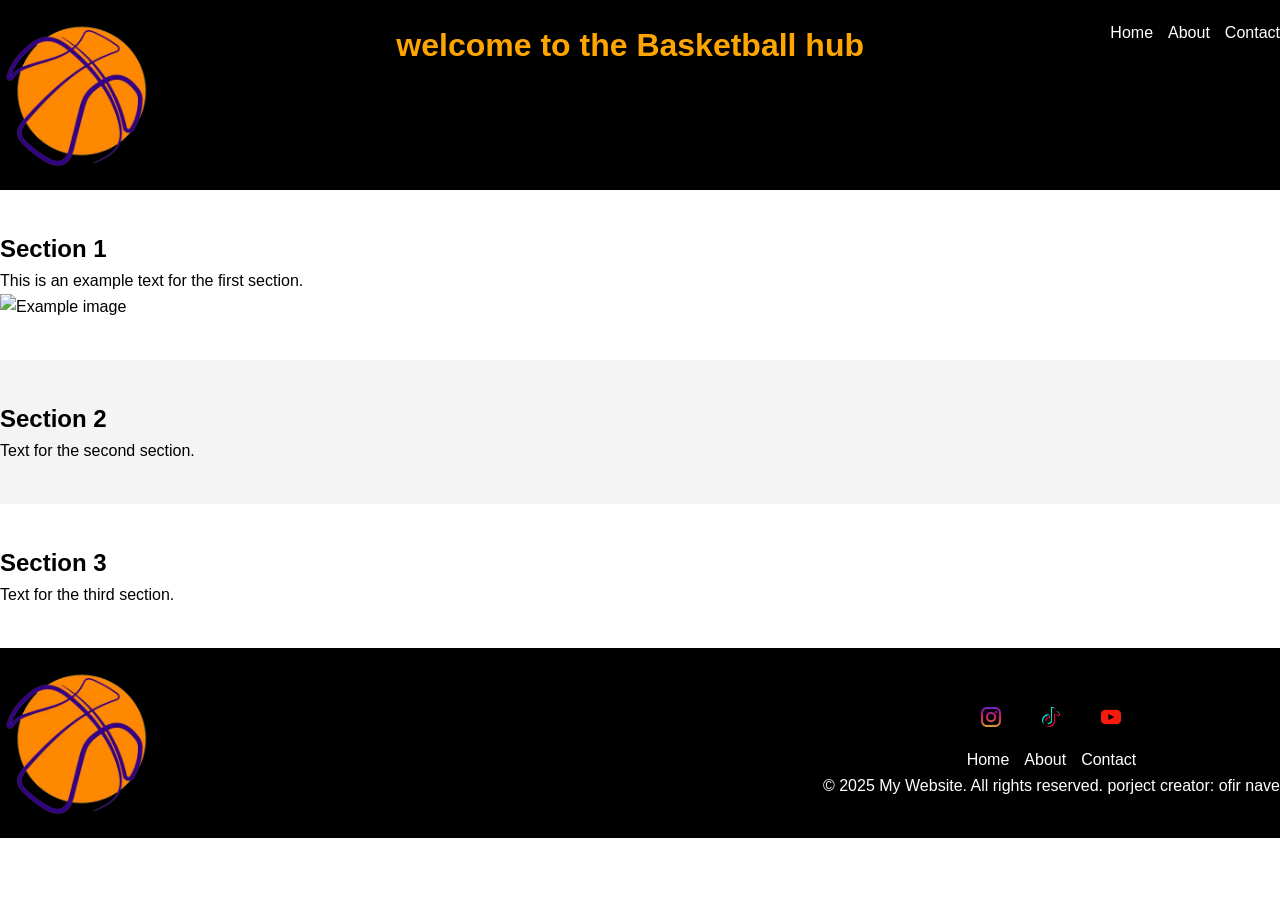
==== index.html @ 08570f52 "Task 1# Create Project" ====
﻿<!DOCTYPE html>
<html lang="en">
<head>
    <meta charset="UTF-8" />
    <meta name="viewport" content="width=device-width, initial-scale=1.0" />
    <title>Basketball hub</title>
    <link rel="stylesheet" href="style.css" />
</head>
<body>
    <header>
        <div class="container">
            <div class="header__wrap">
                <div class="logo"></div>
                <h1>welcome to the Basketball hub</h1>
                    <nav>
                        <ul>
                            <li><a href="index.html">Home</a></li>
                            <li><a href="about.html">About</a></li>
                            <li><a href="contact.html">Contact</a></li>
                        </ul>
                    </nav>
                </div>
            </div>
    </header>

    <main>
        <section class="section" id="section1">
            <div class="container">
                <h2>Section 1</h2>
                <p>This is an example text for the first section.</p>
                <img src="images/1.jpg" alt="Example image" />
            </div>
        </section>

        <section class="section" id="section2">
            <div class="container">
                <h2>Section 2</h2>
                <p>Text for the second section.</p>
            </div>
        </section>

        <section class="section" id="section3">
            <div class="container">
                <h2>Section 3</h2>
                <p>Text for the third section.</p>
            </div>
        </section>
    </main>
        
    <footer>
        <div class="container">
            <div class="footer__wrap">
                <div class="logo"></div> 
                <div class="items">
                    <div class="Full__menu">
                        <a href="https://www.instagram.com/ofirnave._/" target="_blank">
                            <div class="menu"></div>
                        </a>
                        <a href="https://www.tiktok.com/@ofir.nave_" target="_blank">
                            <div class="menu1"></div>
                        </a>
                        <a href="https://www.youtube.com/" target="_blank">
                            <div class="menu2"></div>
                        </a>
                    </div>
                    <nav>
                        <ul>
                            <li><a href="index.html">Home</a></li>
                            <li><a href="about.html">About</a></li>
                            <li><a href="contact.html">Contact</a></li>
                        </ul>
                    </nav>
                    <p>© 2025 My Website. All rights reserved.
                    porject creator: ofir nave
                    </p>
                </div>
            </div>
                    
            </div>
    </footer>
</body>
</html>
---- style.css ----
﻿/* Reset default styles */
* {
    margin: 0;
    padding: 0;
    box-sizing: border-box;
}

body {
    font-family: Arial, sans-serif;
    line-height: 1.6;
}

.container {
    width: 100%;
    max-width: 1800px;
}

/* Header */
header {
    background: black;
    color: #fff;
    padding: 20px 0;
}
.header__wrap {
    display: flex;
    justify-content: space-between;
}
.logo{
    height: 150px;
    width: 150px;
    background-image:url(images/logo.png);
    background-position:center;
    background-size:cover;
    background-repeat:no-repeat;
    display: flex;
    justify-content:flex-start;
}

    header h1 {
        margin-bottom: 10px;
        color: orange;
        align-items:center;
    }

nav ul {
    list-style: none;
    display: flex;
    gap: 15px;
}

nav a {
    color: #fff;
    text-decoration: none;
}

    nav a:hover {
        text-decoration: underline;
        color: orange;
    }
   

/* Sections */
.section {
    padding: 40px 0;
}

    .section:nth-child(even) {
        background: #f4f4f4;
    }

/* Footer */
footer {
    background: black;
    color: #fff;
    text-align: center;
    padding: 20px 0;
}

img {
    max-width: 100%;
    height: auto;
}
.logo {
    height: 150px;
    width: 150px;
    background-image: url(images/logo.png);
    background-position: center;
    background-size: cover;
    background-repeat: no-repeat;
    
}
.footer__wrap {
    display: flex;
    justify-content: space-around;
    justify-content: space-between
        
}
.menu {
    background-image: url(images/inst.png);
    background-position: center;
    background-size: cover;
    background-repeat: no-repeat;
    height: 20px;
    width: 20px;
    margin: 20px;
}
.items {
    display: flex;
    justify-content: center;
    align-items: center;
    flex-direction: column;
}
.menu1 {
    background-image: url(images/tik.png);
    background-position: center;
    background-size: cover;
    background-repeat: no-repeat;
    height: 20px;
    width: 20px;
    margin: 20px;
}
.menu2 {
    background-image: url(images/youtube.png);
    background-position: center;
    background-size: cover;
    background-repeat: no-repeat;
    height: 20px;
    width: 20px;
    margin: 20px;
}
.Full__menu {
    display: flex;
    flex-direction: row;
}
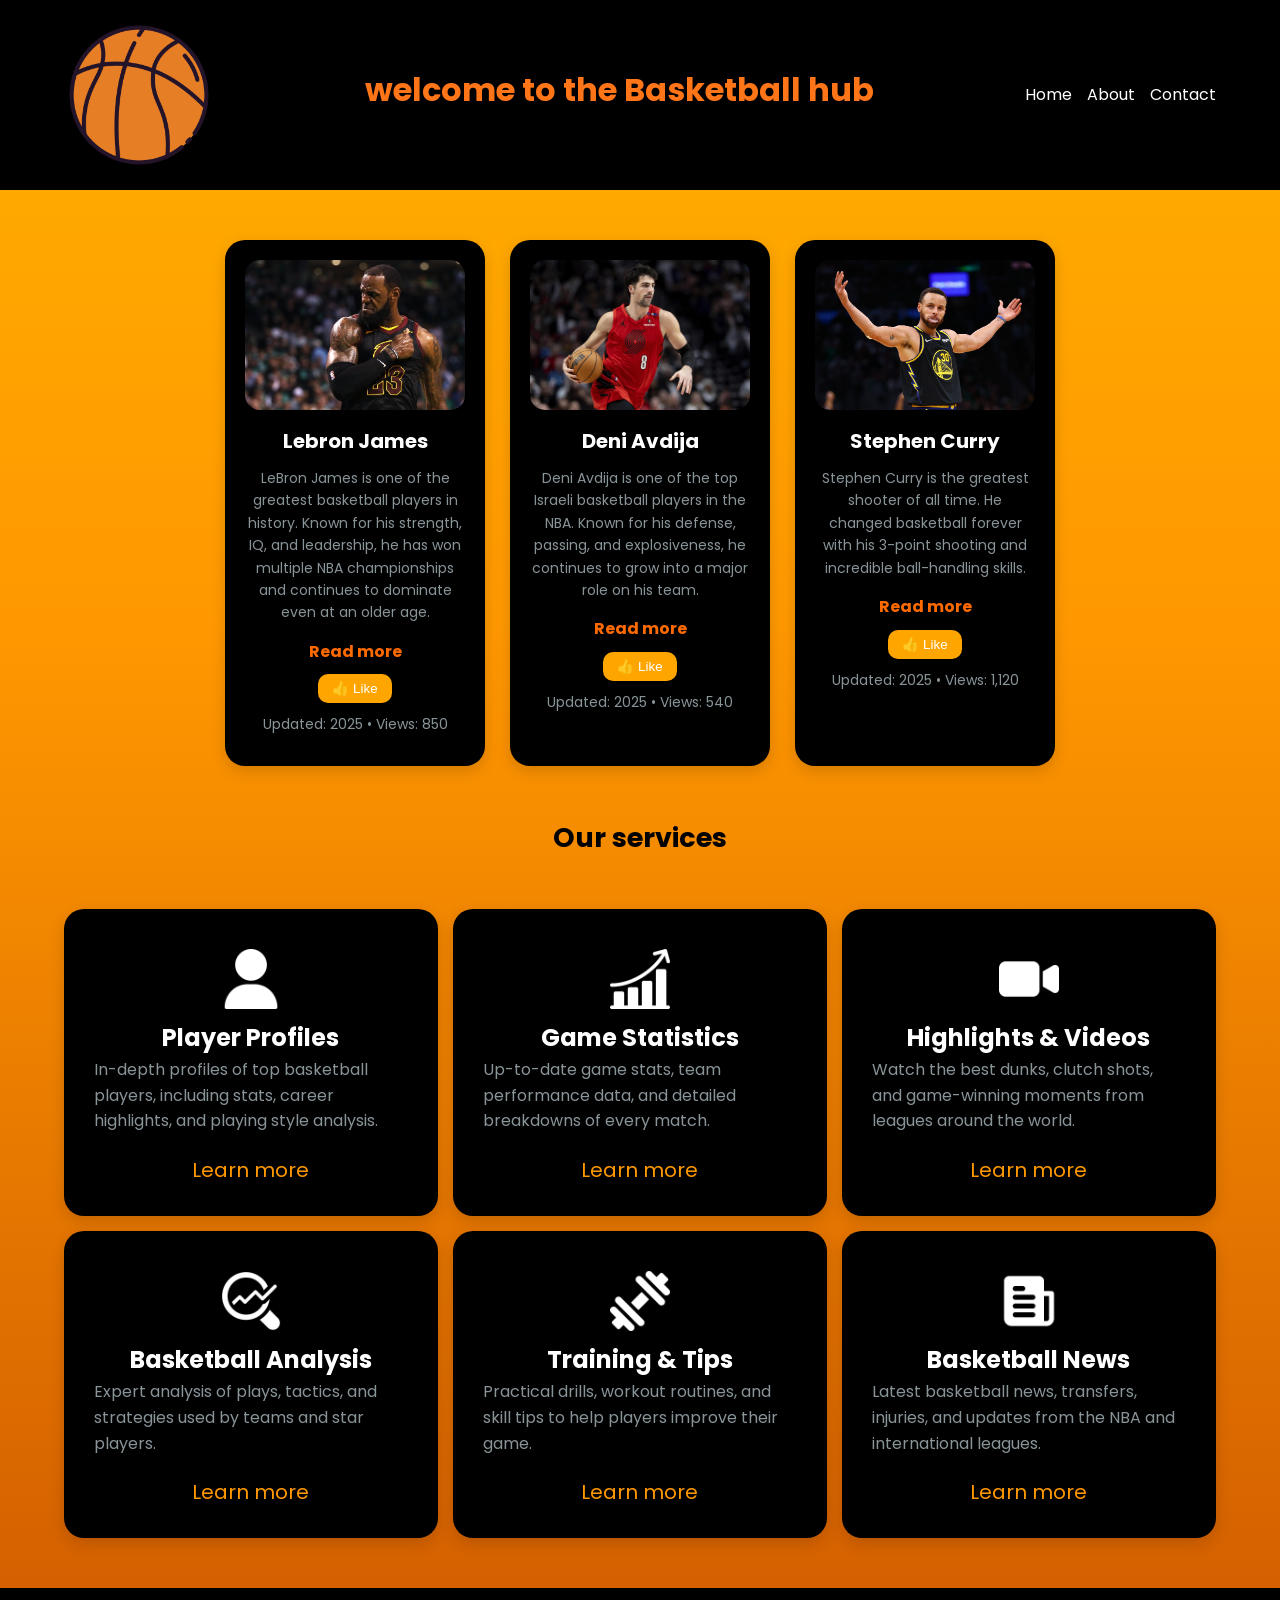
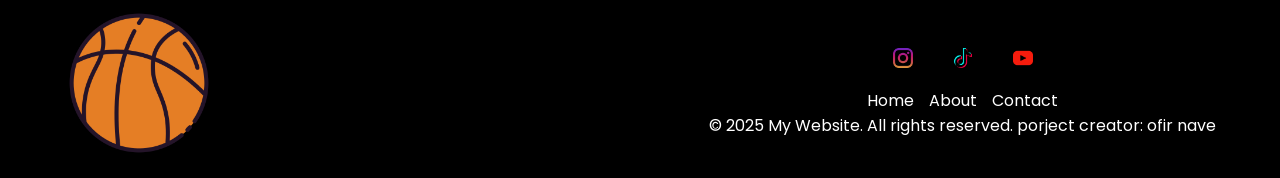
==== commit 10844517: "Task2 + Task3" ====
--- a/index.html
+++ b/index.html
@@ -5,6 +5,7 @@
     <meta name="viewport" content="width=device-width, initial-scale=1.0" />
     <title>Basketball hub</title>
     <link rel="stylesheet" href="style.css" />
+    <link href="https://fonts.googleapis.com/css2?family=Poppins:wght@300;400;600&display=swap" rel="stylesheet">
 </head>
 <body>
     <header>
@@ -12,7 +13,7 @@
             <div class="header__wrap">
                 <div class="logo"></div>
                 <h1>welcome to the Basketball hub</h1>
-                    <nav>
+                    <nav class="navbar">
                         <ul>
                             <li><a href="index.html">Home</a></li>
                             <li><a href="about.html">About</a></li>
@@ -24,27 +25,92 @@
     </header>
 
     <main>
-        <section class="section" id="section1">
+        
+
+        <section class="cards" id="section2">
             <div class="container">
-                <h2>Section 1</h2>
-                <p>This is an example text for the first section.</p>
-                <img src="images/1.jpg" alt="Example image" />
+                <div class="cards__wrap">
+
+                    <!-- LeBron James -->
+                    <div class="card">
+                        <img src="images/lebron.jpg" alt="LeBron James" />
+                        <h3>Lebron James</h3>
+                        <p>LeBron James is one of the greatest basketball players in history. Known for his strength, IQ, and leadership, he has won multiple NBA championships and continues to dominate even at an older age.</p>
+                        <a href="https://www.nba.com/player/2544/lebron-james">Read more</a>
+                        <button class="like__btn">👍 Like</button>
+                        <p class="info">Updated: 2025 • Views: 850</p>
+                    </div>
+
+                    <!-- Deni Avdija -->
+                    <div class="card">
+                        <img src="images/deni.jpg" alt="Deni Avdija" />
+                        <h3>Deni Avdija</h3>
+                        <p>Deni Avdija is one of the top Israeli basketball players in the NBA. Known for his defense, passing, and explosiveness, he continues to grow into a major role on his team.</p>
+                        <a href="https://www.nba.com/player/1630166/deni-avdija">Read more</a>
+                        <button class="like__btn">👍 Like</button>
+                        <p class="info">Updated: 2025 • Views: 540</p>
+                    </div>
+
+                    <!-- Stephen Curry -->
+                    <div class="card">
+                        <img src="images/curry.jpg" alt="Stephen Curry" />
+                        <h3>Stephen Curry</h3>
+                        <p>Stephen Curry is the greatest shooter of all time. He changed basketball forever with his 3-point shooting and incredible ball-handling skills.</p>
+                        <a href="https://www.nba.com/player/201939/stephen-curry">Read more</a>
+                        <button class="like__btn">👍 Like</button>
+                        <p class="info">Updated: 2025 • Views: 1,120</p>
+                    </div>
+
+                </div>
             </div>
         </section>
 
-        <section class="section" id="section2">
+        <section class="services" id="section1">
             <div class="container">
-                <h2>Section 2</h2>
-                <p>Text for the second section.</p>
+                <h2 class="services__title">Our services</h2>    
+
+                <div class="services__wrap">
+                    <div class="services__item">
+                        <img src="images/profile.png" alt="basketball" />
+                        <h2>Player Profiles </h2>
+                        <p class="text">In-depth profiles of top basketball players, including stats, career highlights, and playing style analysis.</p>
+                        <a class="services__link" href="#">Learn more</a>
+                    </div>
+                    <div class="services__item">
+                        <img src="images/statistics.png" alt="diagrame" />
+                        <h2>Game Statistics</h2>
+                        <p>Up-to-date game stats, team performance data, and detailed breakdowns of every match.</p>
+                        <a class="services__link" href="#">Learn more</a>
+                    </div>
+                    <div class="services__item">
+                        <img src="images/video.png" alt="Highlights & Videos" />
+                        <h2>Highlights & Videos</h2>
+                        <p>Watch the best dunks, clutch shots, and game-winning moments from leagues around the world.</p>
+                        <a class="services__link" href="#">Learn more</a>
+                    </div>
+                    <div class="services__item">
+                        <img src="images/analysis.png" alt="Alternate Text" />
+                        <h2>Basketball Analysis</h2>
+                        <p>Expert analysis of plays, tactics, and strategies used by teams and star players.</p>
+                        <a class="services__link" href="#">Learn more</a>
+                    </div>
+                    <div class="services__item">
+                        <img src="images/dumbbell.png" alt="Alternate Text" />
+                        <h2>Training & Tips</h2>
+                        <p>Practical drills, workout routines, and skill tips to help players improve their game.</p>
+                        <a class="services__link" href="#">Learn more</a>
+                    </div>
+                    <div class="services__item">
+                        <img src="images/news.png" alt="Alternate Text" />
+                        <h2>Basketball News</h2>
+                        <p>Latest basketball news, transfers, injuries, and updates from the NBA and international leagues.</p>
+                        <a class="services__link" href="#">Learn more</a>
+                    </div>
+                </div>
             </div>
         </section>
 
-        <section class="section" id="section3">
-            <div class="container">
-                <h2>Section 3</h2>
-                <p>Text for the third section.</p>
-            </div>
-        </section>
+
     </main>
         
     <footer>
--- a/style.css
+++ b/style.css
@@ -6,8 +6,9 @@
 }
 
 body {
-    font-family: Arial, sans-serif;
+    font-family: 'Poppins', sans-serif;
     line-height: 1.6;
+    background: linear-gradient( 180deg, #ffb000 0%, #ff9800 35%, #cc5500 100% );
 }
 
 .container {
@@ -20,6 +21,7 @@
     background: black;
     color: #fff;
     padding: 20px 0;
+
 }
 .header__wrap {
     display: flex;
@@ -37,20 +39,28 @@
 }
 
     header h1 {
+        display: flex;
         margin-bottom: 10px;
-        color: orange;
+        color: #FF7518;
         align-items:center;
+        justify-content: center;
     }
 
 nav ul {
     list-style: none;
     display: flex;
     gap: 15px;
+}
+.navbar {
+    display: flex;
+    align-items: center;
 }
 
 nav a {
     color: #fff;
     text-decoration: none;
+    display:flex;
+    align-items: center;
 }
 
     nav a:hover {
@@ -62,11 +72,145 @@
 /* Sections */
 .section {
     padding: 40px 0;
-}
+   background-color: orange;
+}
+.container{
+    max-width: 1200px;
+    width: 90%;
+    margin: 0 auto;
+}
+.cards-section {
+    margin-top: 40px;
+}
+
+.cards__wrap {
+    display: flex;
+    justify-content: center;
+    gap: 25px;
+    margin:50px 0;
+}
+
+.card {
+    width: 260px;
+    background: #fff;
+    padding: 20px;
+    border-radius: 20px;
+    text-align: center;
+    box-shadow: 0px 5px 15px rgba(0,0,0,0.15);
+    background-color: black;
+    display:flex;
+    flex-direction: column;
+    align-items:center;
+}
+
+    .card img {
+        width: 100%;
+        height: 150px;
+        border-radius: 15px;
+        object-fit: cover;
+    }
+
+    .card h3 {
+        margin-top: 15px;
+        font-size: 20px;
+        color: white;
+    }
+
+    .card p {
+        font-size: 14px;
+        color: #899499;
+        margin: 10px 0;
+    }
+
+.like__btn {
+    margin-top: 10px;
+    padding: 7px 14px;
+    background: orange;
+    color: white;
+    border: none;
+    border-radius: 10px;
+    cursor: pointer;
+    display: flex;
+}
+
+    .like__btn:hover {
+        background: #ff8c1a;
+        transform: scale(1.07);
+    }
+
+.info {
+    margin-top: 10px;
+    font-size: 12px;
+    color: #777;
+}
+.card, .card img, .like__btn, .card a {
+    transition: 0.5s ease;
+}
+
+    .card:hover {
+        transform: translateY(-7px);
+        box-shadow: 0px 10px 25px rgba(0,0,0,0.22);
+    }
+
+    .card a {
+        display: inline-block;
+        margin-top: 5px;
+        color: #ff6a00;
+        font-weight: bold;
+        text-decoration: none;
+    }
 
     .section:nth-child(even) {
-        background: #f4f4f4;
-    }
+    background: #f4f4f4;
+}
+.services__item {
+    background-color: black;
+    color: white;
+    border-radius: 20px;
+    padding: 30px;
+    width: calc(100% / 3 - 10px);
+    display: flex;
+    flex-direction: column;
+    align-items: center;
+    box-shadow: 0px 5px 15px rgba(0,0,0,0.15);
+    transition: 0.6s ease;
+}
+.text {
+    display:flex;
+    align-items: center;
+}
+
+    .services__item img {
+        width: 60px;
+        margin: 10px 0;
+    }
+.services__item p {
+    color: #899499;
+}
+
+.services__wrap {
+    display: flex;
+    flex-wrap: wrap;
+    justify-content: space-between;
+    gap: 15px;
+    margin: 50px 0;
+}
+
+.services__item:hover {
+    transform: translateY(-7px);
+    box-shadow: 0px 10px 25px rgba(0,0,0,0.22);
+}
+.services__title {
+    text-align: center;
+    font-size: 27px;
+}
+.services__link {
+    text-decoration: none;
+    font-size: 20px;
+    color: #ff9800;
+    margin-top:20px;
+    
+}
 
 /* Footer */
 footer {
